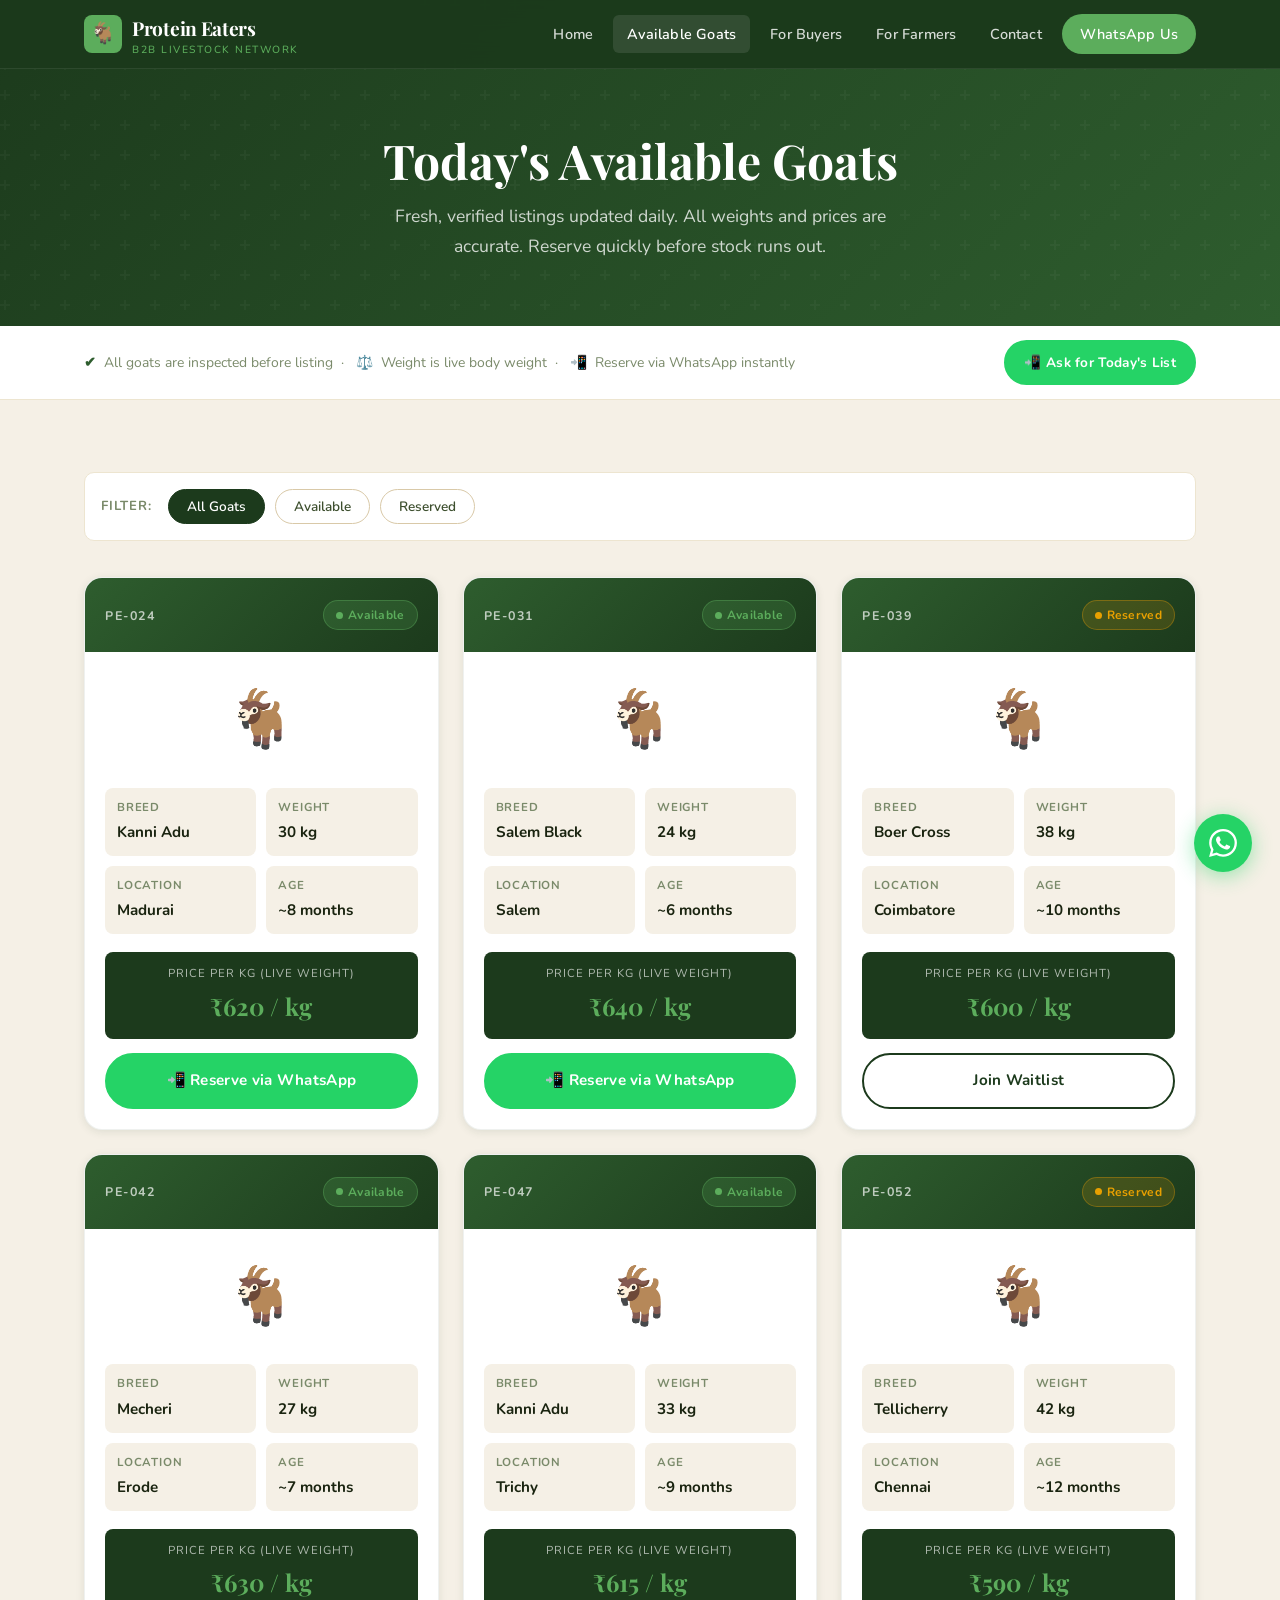
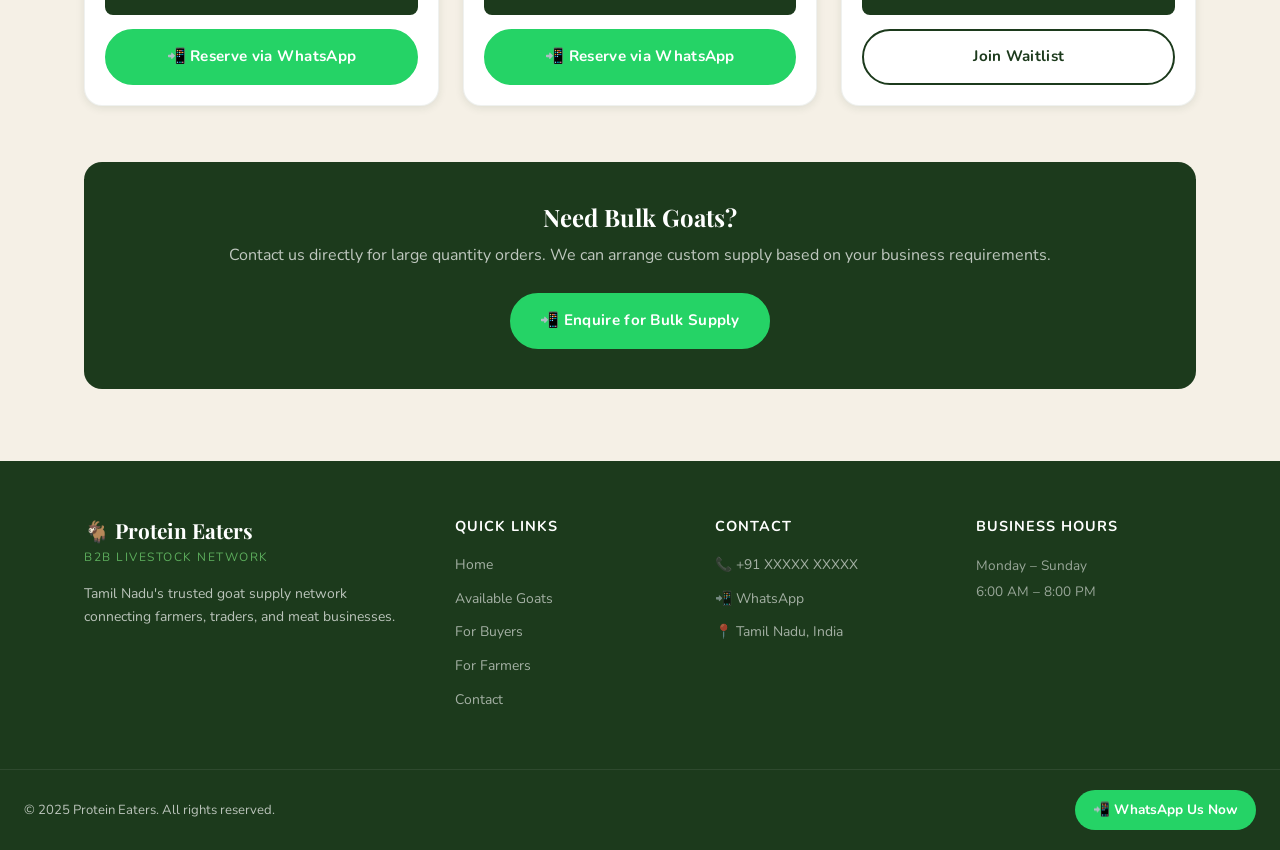
==== available-goats.html @ 1b7ca915 "Add files via upload" ====
<!DOCTYPE html>
<html lang="en">
<head>
  <meta charset="UTF-8" />
  <meta name="viewport" content="width=device-width, initial-scale=1.0" />
  <meta name="description" content="Browse today's available goats from Protein Eaters. Verified livestock with transparent weight, breed, location, and pricing. Reserve via WhatsApp." />
  <title>Available Goats Today | Protein Eaters</title>
  <link rel="stylesheet" href="styles.css" />
</head>
<body>

<!-- NAVBAR -->
<nav class="navbar">
  <div class="nav-inner">
    <a href="index.html" class="nav-logo">
      <div class="nav-logo-icon">🐐</div>
      <div class="nav-logo-text">
        Protein Eaters
        <span>B2B Livestock Network</span>
      </div>
    </a>
    <div class="nav-links">
      <a href="index.html">Home</a>
      <a href="available-goats.html" class="active">Available Goats</a>
      <a href="buyers.html">For Buyers</a>
      <a href="farmers.html">For Farmers</a>
      <a href="contact.html">Contact</a>
      <a href="https://wa.me/91XXXXXXXXXX" class="nav-cta" target="_blank" rel="noopener">WhatsApp Us</a>
    </div>
    <button class="hamburger" aria-label="Open menu"><span></span><span></span><span></span></button>
  </div>
</nav>
<div class="mobile-nav">
  <a href="index.html">Home</a>
  <a href="available-goats.html">Available Goats</a>
  <a href="buyers.html">For Buyers</a>
  <a href="farmers.html">For Farmers</a>
  <a href="contact.html">Contact</a>
  <a href="https://wa.me/91XXXXXXXXXX" target="_blank" rel="noopener">📲 WhatsApp Us</a>
</div>

<!-- PAGE HERO -->
<section class="page-hero">
  <h1>Today's Available Goats</h1>
  <p>Fresh, verified listings updated daily. All weights and prices are accurate. Reserve quickly before stock runs out.</p>
</section>

<!-- INFO BAR -->
<div style="background:var(--white); border-bottom:1px solid var(--beige); padding:14px 24px;">
  <div class="container" style="display:flex; align-items:center; justify-content:space-between; flex-wrap:wrap; gap:10px;">
    <div style="display:flex; align-items:center; gap:8px; font-size:0.87rem; color:var(--text-light);">
      <span style="color:var(--green-mid); font-weight:700;">✔</span> All goats are inspected before listing &nbsp;·&nbsp;
      <span style="color:var(--green-mid); font-weight:700;">⚖️</span> Weight is live body weight &nbsp;·&nbsp;
      <span style="color:var(--green-mid); font-weight:700;">📲</span> Reserve via WhatsApp instantly
    </div>
    <a href="https://wa.me/91XXXXXXXXXX?text=I%20want%20to%20check%20today's%20goat%20availability." class="btn btn-whatsapp" style="font-size:0.85rem; padding:9px 18px;" target="_blank" rel="noopener">📲 Ask for Today's List</a>
  </div>
</div>

<!-- GOATS SECTION -->
<section class="goats-section">
  <div class="container">

    <!-- Filter Bar -->
    <div class="filter-bar">
      <span class="filter-label">Filter:</span>
      <button class="filter-btn active" data-filter="all">All Goats</button>
      <button class="filter-btn" data-filter="available">Available</button>
      <button class="filter-btn" data-filter="reserved">Reserved</button>
    </div>

    <!-- Goats Grid -->
    <div class="goats-grid">

      <!-- Card 1 -->
      <div class="goat-card fade-up" data-status="available">
        <div class="goat-card-header">
          <span class="goat-id">PE-024</span>
          <span class="goat-status status-available"><span class="status-dot dot-green"></span>Available</span>
        </div>
        <div class="goat-emoji">🐐</div>
        <div class="goat-card-body">
          <div class="goat-detail-grid">
            <div class="goat-detail"><div class="goat-detail-label">Breed</div><div class="goat-detail-val">Kanni Adu</div></div>
            <div class="goat-detail"><div class="goat-detail-label">Weight</div><div class="goat-detail-val">30 kg</div></div>
            <div class="goat-detail"><div class="goat-detail-label">Location</div><div class="goat-detail-val">Madurai</div></div>
            <div class="goat-detail"><div class="goat-detail-label">Age</div><div class="goat-detail-val">~8 months</div></div>
          </div>
          <div class="goat-price">
            <div class="goat-price-label">Price per kg (live weight)</div>
            <div class="goat-price-val">₹620 / kg</div>
          </div>
          <a href="https://wa.me/91XXXXXXXXXX?text=I'm%20interested%20in%20Goat%20PE-024%20(30kg%20Kanni%20Adu%2C%20Madurai%2C%20%E2%82%B9620%2Fkg)." class="btn btn-whatsapp" style="width:100%;justify-content:center;" target="_blank" rel="noopener">📲 Reserve via WhatsApp</a>
        </div>
      </div>

      <!-- Card 2 -->
      <div class="goat-card fade-up" data-status="available">
        <div class="goat-card-header">
          <span class="goat-id">PE-031</span>
          <span class="goat-status status-available"><span class="status-dot dot-green"></span>Available</span>
        </div>
        <div class="goat-emoji">🐐</div>
        <div class="goat-card-body">
          <div class="goat-detail-grid">
            <div class="goat-detail"><div class="goat-detail-label">Breed</div><div class="goat-detail-val">Salem Black</div></div>
            <div class="goat-detail"><div class="goat-detail-label">Weight</div><div class="goat-detail-val">24 kg</div></div>
            <div class="goat-detail"><div class="goat-detail-label">Location</div><div class="goat-detail-val">Salem</div></div>
            <div class="goat-detail"><div class="goat-detail-label">Age</div><div class="goat-detail-val">~6 months</div></div>
          </div>
          <div class="goat-price">
            <div class="goat-price-label">Price per kg (live weight)</div>
            <div class="goat-price-val">₹640 / kg</div>
          </div>
          <a href="https://wa.me/91XXXXXXXXXX?text=I'm%20interested%20in%20Goat%20PE-031%20(24kg%20Salem%20Black%2C%20Salem%2C%20%E2%82%B9640%2Fkg)." class="btn btn-whatsapp" style="width:100%;justify-content:center;" target="_blank" rel="noopener">📲 Reserve via WhatsApp</a>
        </div>
      </div>

      <!-- Card 3 -->
      <div class="goat-card fade-up" data-status="reserved">
        <div class="goat-card-header">
          <span class="goat-id">PE-039</span>
          <span class="goat-status status-reserved"><span class="status-dot dot-orange"></span>Reserved</span>
        </div>
        <div class="goat-emoji">🐐</div>
        <div class="goat-card-body">
          <div class="goat-detail-grid">
            <div class="goat-detail"><div class="goat-detail-label">Breed</div><div class="goat-detail-val">Boer Cross</div></div>
            <div class="goat-detail"><div class="goat-detail-label">Weight</div><div class="goat-detail-val">38 kg</div></div>
            <div class="goat-detail"><div class="goat-detail-label">Location</div><div class="goat-detail-val">Coimbatore</div></div>
            <div class="goat-detail"><div class="goat-detail-label">Age</div><div class="goat-detail-val">~10 months</div></div>
          </div>
          <div class="goat-price">
            <div class="goat-price-label">Price per kg (live weight)</div>
            <div class="goat-price-val">₹600 / kg</div>
          </div>
          <a href="https://wa.me/91XXXXXXXXXX?text=I'd%20like%20to%20be%20waitlisted%20for%20Goat%20PE-039." class="btn btn-secondary" style="width:100%;justify-content:center;" target="_blank" rel="noopener">Join Waitlist</a>
        </div>
      </div>

      <!-- Card 4 -->
      <div class="goat-card fade-up" data-status="available">
        <div class="goat-card-header">
          <span class="goat-id">PE-042</span>
          <span class="goat-status status-available"><span class="status-dot dot-green"></span>Available</span>
        </div>
        <div class="goat-emoji">🐐</div>
        <div class="goat-card-body">
          <div class="goat-detail-grid">
            <div class="goat-detail"><div class="goat-detail-label">Breed</div><div class="goat-detail-val">Mecheri</div></div>
            <div class="goat-detail"><div class="goat-detail-label">Weight</div><div class="goat-detail-val">27 kg</div></div>
            <div class="goat-detail"><div class="goat-detail-label">Location</div><div class="goat-detail-val">Erode</div></div>
            <div class="goat-detail"><div class="goat-detail-label">Age</div><div class="goat-detail-val">~7 months</div></div>
          </div>
          <div class="goat-price">
            <div class="goat-price-label">Price per kg (live weight)</div>
            <div class="goat-price-val">₹630 / kg</div>
          </div>
          <a href="https://wa.me/91XXXXXXXXXX?text=I'm%20interested%20in%20Goat%20PE-042%20(27kg%20Mecheri%2C%20Erode%2C%20%E2%82%B9630%2Fkg)." class="btn btn-whatsapp" style="width:100%;justify-content:center;" target="_blank" rel="noopener">📲 Reserve via WhatsApp</a>
        </div>
      </div>

      <!-- Card 5 -->
      <div class="goat-card fade-up" data-status="available">
        <div class="goat-card-header">
          <span class="goat-id">PE-047</span>
          <span class="goat-status status-available"><span class="status-dot dot-green"></span>Available</span>
        </div>
        <div class="goat-emoji">🐐</div>
        <div class="goat-card-body">
          <div class="goat-detail-grid">
            <div class="goat-detail"><div class="goat-detail-label">Breed</div><div class="goat-detail-val">Kanni Adu</div></div>
            <div class="goat-detail"><div class="goat-detail-label">Weight</div><div class="goat-detail-val">33 kg</div></div>
            <div class="goat-detail"><div class="goat-detail-label">Location</div><div class="goat-detail-val">Trichy</div></div>
            <div class="goat-detail"><div class="goat-detail-label">Age</div><div class="goat-detail-val">~9 months</div></div>
          </div>
          <div class="goat-price">
            <div class="goat-price-label">Price per kg (live weight)</div>
            <div class="goat-price-val">₹615 / kg</div>
          </div>
          <a href="https://wa.me/91XXXXXXXXXX?text=I'm%20interested%20in%20Goat%20PE-047%20(33kg%20Kanni%20Adu%2C%20Trichy%2C%20%E2%82%B9615%2Fkg)." class="btn btn-whatsapp" style="width:100%;justify-content:center;" target="_blank" rel="noopener">📲 Reserve via WhatsApp</a>
        </div>
      </div>

      <!-- Card 6 -->
      <div class="goat-card fade-up" data-status="reserved">
        <div class="goat-card-header">
          <span class="goat-id">PE-052</span>
          <span class="goat-status status-reserved"><span class="status-dot dot-orange"></span>Reserved</span>
        </div>
        <div class="goat-emoji">🐐</div>
        <div class="goat-card-body">
          <div class="goat-detail-grid">
            <div class="goat-detail"><div class="goat-detail-label">Breed</div><div class="goat-detail-val">Tellicherry</div></div>
            <div class="goat-detail"><div class="goat-detail-label">Weight</div><div class="goat-detail-val">42 kg</div></div>
            <div class="goat-detail"><div class="goat-detail-label">Location</div><div class="goat-detail-val">Chennai</div></div>
            <div class="goat-detail"><div class="goat-detail-label">Age</div><div class="goat-detail-val">~12 months</div></div>
          </div>
          <div class="goat-price">
            <div class="goat-price-label">Price per kg (live weight)</div>
            <div class="goat-price-val">₹590 / kg</div>
          </div>
          <a href="https://wa.me/91XXXXXXXXXX?text=I'd%20like%20to%20be%20waitlisted%20for%20Goat%20PE-052." class="btn btn-secondary" style="width:100%;justify-content:center;" target="_blank" rel="noopener">Join Waitlist</a>
        </div>
      </div>

    </div><!-- /goats-grid -->

    <!-- Bulk Enquiry CTA -->
    <div class="fade-up" style="margin-top:56px; background:var(--green-dark); border-radius:var(--radius-lg); padding:40px; text-align:center; color:var(--white);">
      <h2 style="color:var(--white); margin-bottom:10px;">Need Bulk Goats?</h2>
      <p style="color:rgba(255,255,255,0.72); margin-bottom:24px;">Contact us directly for large quantity orders. We can arrange custom supply based on your business requirements.</p>
      <a href="https://wa.me/91XXXXXXXXXX?text=I%20need%20bulk%20goat%20supply.%20Please%20share%20available%20quantities%20and%20pricing." class="btn btn-whatsapp" target="_blank" rel="noopener">📲 Enquire for Bulk Supply</a>
    </div>

  </div>
</section>

<!-- FOOTER -->
<footer class="footer">
  <div class="container">
    <div class="footer-grid">
      <div class="footer-brand">
        <h3>🐐 Protein Eaters</h3>
        <span>B2B Livestock Network</span>
        <p>Tamil Nadu's trusted goat supply network connecting farmers, traders, and meat businesses.</p>
      </div>
      <div class="footer-col">
        <h4>Quick Links</h4>
        <a href="index.html">Home</a>
        <a href="available-goats.html">Available Goats</a>
        <a href="buyers.html">For Buyers</a>
        <a href="farmers.html">For Farmers</a>
        <a href="contact.html">Contact</a>
      </div>
      <div class="footer-col">
        <h4>Contact</h4>
        <a href="tel:+91XXXXXXXXXX">📞 +91 XXXXX XXXXX</a>
        <a href="https://wa.me/91XXXXXXXXXX" target="_blank" rel="noopener">📲 WhatsApp</a>
        <a href="contact.html">📍 Tamil Nadu, India</a>
      </div>
      <div class="footer-col">
        <h4>Business Hours</h4>
        <p style="color:rgba(255,255,255,0.55); font-size:0.85rem; line-height:1.9;">Monday – Sunday<br>6:00 AM – 8:00 PM</p>
      </div>
    </div>
  </div>
  <div class="footer-bottom">
    <p>© 2025 Protein Eaters. All rights reserved.</p>
    <a href="https://wa.me/91XXXXXXXXXX" class="footer-wa-btn" target="_blank" rel="noopener">📲 WhatsApp Us Now</a>
  </div>
</footer>

<a href="https://wa.me/91XXXXXXXXXX?text=Hello%2C%20I'm%20interested%20in%20goat%20supply." class="wa-float" target="_blank" rel="noopener" aria-label="Chat on WhatsApp">
  <svg viewBox="0 0 24 24"><path d="M17.472 14.382c-.297-.149-1.758-.867-2.03-.967-.273-.099-.471-.148-.67.15-.197.297-.767.966-.94 1.164-.173.199-.347.223-.644.075-.297-.15-1.255-.463-2.39-1.475-.883-.788-1.48-1.761-1.653-2.059-.173-.297-.018-.458.13-.606.134-.133.298-.347.446-.52.149-.174.198-.298.298-.497.099-.198.05-.371-.025-.52-.075-.149-.669-1.612-.916-2.207-.242-.579-.487-.5-.669-.51-.173-.008-.371-.01-.57-.01-.198 0-.52.074-.792.372-.272.297-1.04 1.016-1.04 2.479 0 1.462 1.065 2.875 1.213 3.074.149.198 2.096 3.2 5.077 4.487.709.306 1.262.489 1.694.625.712.227 1.36.195 1.871.118.571-.085 1.758-.719 2.006-1.413.248-.694.248-1.289.173-1.413-.074-.124-.272-.198-.57-.347m-5.421 7.403h-.004a9.87 9.87 0 01-5.031-1.378l-.361-.214-3.741.982.998-3.648-.235-.374a9.86 9.86 0 01-1.51-5.26c.001-5.45 4.436-9.884 9.888-9.884 2.64 0 5.122 1.03 6.988 2.898a9.825 9.825 0 012.893 6.994c-.003 5.45-4.437 9.884-9.885 9.884m8.413-18.297A11.815 11.815 0 0012.05 0C5.495 0 .16 5.335.157 11.892c0 2.096.547 4.142 1.588 5.945L.057 24l6.305-1.654a11.882 11.882 0 005.683 1.448h.005c6.554 0 11.89-5.335 11.893-11.893a11.821 11.821 0 00-3.48-8.413z"/></svg>
</a>

<script src="script.js"></script>
</body>
</html>
---- styles.css ----
/* ================================================
   PROTEIN EATERS — Global Stylesheet
   Agricultural B2B Livestock Trading Platform
   ================================================ */

@import url('https://fonts.googleapis.com/css2?family=Playfair+Display:wght@400;600;700;900&family=Nunito:wght@300;400;500;600;700&display=swap');

/* ── CSS Variables ── */
:root {
  --green-dark:    #1C3A1C;
  --green-mid:     #2E5D2E;
  --green-light:   #4A8B4A;
  --green-accent:  #5CAD5C;
  --brown-dark:    #5C3317;
  --brown-mid:     #8B5E3C;
  --brown-light:   #C49A6C;
  --cream:         #F5F0E6;
  --beige:         #EDE5D0;
  --beige-mid:     #D9C9A8;
  --white:         #FFFFFF;
  --text-dark:     #1A2410;
  --text-mid:      #3D4F2E;
  --text-light:    #7A8A6A;
  --whatsapp:      #25D366;
  --shadow-sm:     0 2px 8px rgba(28,58,28,0.10);
  --shadow-md:     0 6px 24px rgba(28,58,28,0.14);
  --shadow-lg:     0 12px 40px rgba(28,58,28,0.18);
  --radius:        10px;
  --radius-lg:     18px;
  --transition:    0.28s cubic-bezier(0.4,0,0.2,1);
}

/* ── Reset & Base ── */
*, *::before, *::after { box-sizing: border-box; margin: 0; padding: 0; }

html { scroll-behavior: smooth; font-size: 16px; }

body {
  font-family: 'Nunito', sans-serif;
  background: var(--cream);
  color: var(--text-dark);
  line-height: 1.7;
  overflow-x: hidden;
}

img { max-width: 100%; display: block; }
a  { color: inherit; text-decoration: none; }
ul { list-style: none; }

h1, h2, h3, h4 {
  font-family: 'Playfair Display', serif;
  line-height: 1.25;
  color: var(--green-dark);
}

/* ── Utility ── */
.container {
  max-width: 1160px;
  margin: 0 auto;
  padding: 0 24px;
}

.btn {
  display: inline-flex;
  align-items: center;
  gap: 8px;
  padding: 13px 28px;
  border-radius: 50px;
  font-family: 'Nunito', sans-serif;
  font-weight: 700;
  font-size: 0.95rem;
  letter-spacing: 0.3px;
  cursor: pointer;
  border: 2px solid transparent;
  transition: all var(--transition);
  text-decoration: none;
}

.btn-primary {
  background: var(--green-dark);
  color: var(--white);
  border-color: var(--green-dark);
}
.btn-primary:hover {
  background: var(--green-mid);
  border-color: var(--green-mid);
  transform: translateY(-2px);
  box-shadow: var(--shadow-md);
}

.btn-secondary {
  background: transparent;
  color: var(--green-dark);
  border-color: var(--green-dark);
}
.btn-secondary:hover {
  background: var(--green-dark);
  color: var(--white);
  transform: translateY(-2px);
}

.btn-whatsapp {
  background: var(--whatsapp);
  color: var(--white);
  border-color: var(--whatsapp);
}
.btn-whatsapp:hover {
  background: #1ebe5d;
  border-color: #1ebe5d;
  transform: translateY(-2px);
  box-shadow: 0 6px 20px rgba(37,211,102,0.35);
}

.btn-outline-white {
  background: transparent;
  color: var(--white);
  border-color: rgba(255,255,255,0.7);
}
.btn-outline-white:hover {
  background: rgba(255,255,255,0.15);
  border-color: var(--white);
}

.section-tag {
  display: inline-block;
  background: var(--beige);
  color: var(--brown-mid);
  font-size: 0.78rem;
  font-weight: 700;
  letter-spacing: 2px;
  text-transform: uppercase;
  padding: 5px 14px;
  border-radius: 50px;
  margin-bottom: 12px;
  border: 1px solid var(--beige-mid);
}

.section-title {
  font-size: clamp(1.8rem, 3.5vw, 2.6rem);
  margin-bottom: 14px;
}

.section-sub {
  color: var(--text-light);
  font-size: 1.05rem;
  max-width: 560px;
}

/* ── NAVBAR ── */
.navbar {
  position: fixed;
  top: 0; left: 0; right: 0;
  z-index: 1000;
  background: rgba(28,58,28,0.96);
  backdrop-filter: blur(12px);
  -webkit-backdrop-filter: blur(12px);
  border-bottom: 1px solid rgba(255,255,255,0.08);
  transition: all var(--transition);
}

.navbar.scrolled {
  background: rgba(20,42,20,0.98);
  box-shadow: var(--shadow-md);
}

.nav-inner {
  display: flex;
  align-items: center;
  justify-content: space-between;
  height: 68px;
  max-width: 1160px;
  margin: 0 auto;
  padding: 0 24px;
}

.nav-logo {
  display: flex;
  align-items: center;
  gap: 10px;
  color: var(--white);
}

.nav-logo-icon {
  width: 38px; height: 38px;
  background: var(--green-accent);
  border-radius: 8px;
  display: grid;
  place-items: center;
  font-size: 1.3rem;
}

.nav-logo-text {
  font-family: 'Playfair Display', serif;
  font-size: 1.2rem;
  font-weight: 700;
  letter-spacing: -0.3px;
}

.nav-logo-text span {
  display: block;
  font-family: 'Nunito', sans-serif;
  font-size: 0.65rem;
  font-weight: 500;
  letter-spacing: 1.5px;
  text-transform: uppercase;
  color: var(--green-accent);
  line-height: 1;
}

.nav-links {
  display: flex;
  align-items: center;
  gap: 6px;
}

.nav-links a {
  color: rgba(255,255,255,0.82);
  font-size: 0.9rem;
  font-weight: 600;
  padding: 7px 14px;
  border-radius: 6px;
  transition: all var(--transition);
  letter-spacing: 0.2px;
}

.nav-links a:hover,
.nav-links a.active {
  color: var(--white);
  background: rgba(255,255,255,0.1);
}

.nav-cta {
  background: var(--green-accent) !important;
  color: var(--white) !important;
  border-radius: 50px !important;
  padding: 8px 18px !important;
}
.nav-cta:hover {
  background: #4A9E4A !important;
  transform: translateY(-1px);
}

.hamburger {
  display: none;
  flex-direction: column;
  gap: 5px;
  cursor: pointer;
  padding: 4px;
}
.hamburger span {
  display: block;
  width: 24px; height: 2px;
  background: var(--white);
  border-radius: 2px;
  transition: all var(--transition);
}
.hamburger.open span:nth-child(1) { transform: translateY(7px) rotate(45deg); }
.hamburger.open span:nth-child(2) { opacity: 0; transform: scaleX(0); }
.hamburger.open span:nth-child(3) { transform: translateY(-7px) rotate(-45deg); }

/* ── MOBILE NAV ── */
.mobile-nav {
  display: none;
  position: fixed;
  top: 68px; left: 0; right: 0;
  background: var(--green-dark);
  z-index: 999;
  padding: 16px 24px 24px;
  border-bottom: 1px solid rgba(255,255,255,0.08);
  transform: translateY(-10px);
  opacity: 0;
  pointer-events: none;
  transition: all var(--transition);
}
.mobile-nav.open {
  transform: translateY(0);
  opacity: 1;
  pointer-events: all;
  display: block;
}
.mobile-nav a {
  display: block;
  color: rgba(255,255,255,0.85);
  font-size: 1rem;
  font-weight: 600;
  padding: 11px 0;
  border-bottom: 1px solid rgba(255,255,255,0.07);
  transition: color var(--transition);
}
.mobile-nav a:last-child { border-bottom: none; }
.mobile-nav a:hover { color: var(--green-accent); }

/* ── PAGE HERO (inner pages) ── */
.page-hero {
  background: linear-gradient(135deg, var(--green-dark) 0%, var(--green-mid) 100%);
  padding: 130px 24px 64px;
  text-align: center;
  position: relative;
  overflow: hidden;
}
.page-hero::before {
  content: '';
  position: absolute;
  inset: 0;
  background: url("data:image/svg+xml,%3Csvg width='60' height='60' viewBox='0 0 60 60' xmlns='http://www.w3.org/2000/svg'%3E%3Cg fill='none' fill-rule='evenodd'%3E%3Cg fill='%23ffffff' fill-opacity='0.03'%3E%3Cpath d='M36 34v-4h-2v4h-4v2h4v4h2v-4h4v-2h-4zm0-30V0h-2v4h-4v2h4v4h2V6h4V4h-4zM6 34v-4H4v4H0v2h4v4h2v-4h4v-2H6zM6 4V0H4v4H0v2h4v4h2V6h4V4H6z'/%3E%3C/g%3E%3C/g%3E%3C/svg%3E");
}
.page-hero h1 {
  color: var(--white);
  font-size: clamp(2rem, 4vw, 3rem);
  margin-bottom: 12px;
  position: relative;
}
.page-hero p {
  color: rgba(255,255,255,0.78);
  font-size: 1.1rem;
  position: relative;
  max-width: 520px;
  margin: 0 auto;
}

/* ── CARDS ── */
.card {
  background: var(--white);
  border-radius: var(--radius-lg);
  box-shadow: var(--shadow-sm);
  border: 1px solid rgba(28,58,28,0.07);
  transition: all var(--transition);
  overflow: hidden;
}
.card:hover {
  transform: translateY(-5px);
  box-shadow: var(--shadow-lg);
  border-color: rgba(28,58,28,0.12);
}

/* ── WHATSAPP FLOAT ── */
.wa-float {
  position: fixed;
  bottom: 28px;
  right: 28px;
  z-index: 900;
  width: 58px; height: 58px;
  background: var(--whatsapp);
  border-radius: 50%;
  display: grid;
  place-items: center;
  box-shadow: 0 4px 20px rgba(37,211,102,0.45);
  transition: all var(--transition);
  text-decoration: none;
}
.wa-float:hover {
  transform: scale(1.1);
  box-shadow: 0 8px 30px rgba(37,211,102,0.55);
}
.wa-float svg { width: 28px; height: 28px; fill: white; }

/* ================================================
   HOME PAGE
   ================================================ */

/* Hero */
.hero {
  min-height: 100vh;
  background: linear-gradient(150deg, var(--green-dark) 0%, #243824 55%, #3A5C2A 100%);
  display: flex;
  align-items: center;
  position: relative;
  overflow: hidden;
  padding-top: 68px;
}

.hero::before {
  content: '';
  position: absolute;
  inset: 0;
  background:
    radial-gradient(ellipse 80% 60% at 70% 50%, rgba(92,173,92,0.12) 0%, transparent 70%),
    url("data:image/svg+xml,%3Csvg width='80' height='80' viewBox='0 0 80 80' xmlns='http://www.w3.org/2000/svg'%3E%3Cg fill='none'%3E%3Ccircle cx='40' cy='40' r='1' fill='%23ffffff' fill-opacity='0.04'/%3E%3C/g%3E%3C/svg%3E");
}

.hero-content {
  position: relative;
  z-index: 2;
  padding: 60px 0;
  max-width: 700px;
}

.hero-tag {
  display: inline-flex;
  align-items: center;
  gap: 8px;
  background: rgba(255,255,255,0.08);
  border: 1px solid rgba(255,255,255,0.15);
  color: var(--green-accent);
  font-size: 0.78rem;
  font-weight: 700;
  letter-spacing: 2px;
  text-transform: uppercase;
  padding: 6px 16px;
  border-radius: 50px;
  margin-bottom: 24px;
}

.hero h1 {
  font-size: clamp(2.6rem, 6vw, 4.2rem);
  color: var(--white);
  font-weight: 900;
  margin-bottom: 20px;
  line-height: 1.12;
}

.hero h1 .highlight {
  color: var(--green-accent);
  display: block;
}

.hero-sub {
  color: rgba(255,255,255,0.8);
  font-size: 1.15rem;
  margin-bottom: 14px;
  max-width: 580px;
}

.hero-desc {
  color: rgba(255,255,255,0.6);
  font-size: 0.98rem;
  margin-bottom: 28px;
  max-width: 520px;
}

.hero-bullets {
  display: flex;
  flex-direction: column;
  gap: 8px;
  margin-bottom: 36px;
}

.hero-bullets li {
  display: flex;
  align-items: center;
  gap: 10px;
  color: rgba(255,255,255,0.85);
  font-size: 0.97rem;
  font-weight: 500;
}

.hero-bullets li::before {
  content: '✔';
  color: var(--green-accent);
  font-size: 0.85rem;
  width: 22px; height: 22px;
  background: rgba(92,173,92,0.15);
  border-radius: 50%;
  display: grid;
  place-items: center;
  flex-shrink: 0;
}

.hero-btns {
  display: flex;
  gap: 14px;
  flex-wrap: wrap;
}

.hero-visual {
  position: absolute;
  right: 0; top: 0; bottom: 0;
  width: 42%;
  display: flex;
  align-items: center;
  justify-content: center;
}

.hero-badge-group {
  display: grid;
  gap: 16px;
  position: relative;
}

.hero-badge {
  background: rgba(255,255,255,0.07);
  border: 1px solid rgba(255,255,255,0.12);
  backdrop-filter: blur(10px);
  border-radius: var(--radius-lg);
  padding: 20px 24px;
  color: var(--white);
  min-width: 200px;
}

.hero-badge-num {
  font-family: 'Playfair Display', serif;
  font-size: 2rem;
  font-weight: 700;
  color: var(--green-accent);
  line-height: 1;
  margin-bottom: 4px;
}

.hero-badge-label {
  font-size: 0.82rem;
  color: rgba(255,255,255,0.65);
  font-weight: 500;
}

/* Stats bar */
.stats-bar {
  background: var(--white);
  padding: 32px 24px;
  box-shadow: 0 4px 20px rgba(0,0,0,0.06);
}

.stats-grid {
  display: grid;
  grid-template-columns: repeat(4, 1fr);
  gap: 24px;
  max-width: 1160px;
  margin: 0 auto;
  text-align: center;
}

.stat-item {
  padding: 12px;
  border-right: 1px solid var(--beige);
}
.stat-item:last-child { border-right: none; }

.stat-num {
  font-family: 'Playfair Display', serif;
  font-size: 2rem;
  font-weight: 700;
  color: var(--green-dark);
  line-height: 1;
  margin-bottom: 4px;
}

.stat-label {
  font-size: 0.82rem;
  color: var(--text-light);
  font-weight: 500;
  text-transform: uppercase;
  letter-spacing: 0.5px;
}

/* About Section */
.about-section {
  padding: 96px 0;
  background: var(--cream);
}

.about-grid {
  display: grid;
  grid-template-columns: 1fr 1fr;
  gap: 64px;
  align-items: center;
}

.about-visual {
  position: relative;
}

.about-img-box {
  background: linear-gradient(135deg, var(--green-mid), var(--green-dark));
  border-radius: var(--radius-lg);
  aspect-ratio: 4/3;
  display: flex;
  align-items: center;
  justify-content: center;
  font-size: 6rem;
  position: relative;
  overflow: hidden;
}

.about-img-box::before {
  content: '';
  position: absolute;
  inset: 0;
  background: url("data:image/svg+xml,%3Csvg width='40' height='40' viewBox='0 0 40 40' xmlns='http://www.w3.org/2000/svg'%3E%3Cg fill='%23fff' fill-opacity='0.04'%3E%3Cpath d='M0 40L40 0H20L0 20M40 40V20L20 40'/%3E%3C/g%3E%3C/svg%3E");
}

.about-float-card {
  position: absolute;
  bottom: -20px;
  right: -20px;
  background: var(--white);
  border-radius: var(--radius);
  padding: 16px 20px;
  box-shadow: var(--shadow-md);
  display: flex;
  align-items: center;
  gap: 12px;
  border: 1px solid var(--beige);
}

.about-float-icon {
  width: 44px; height: 44px;
  background: var(--green-dark);
  border-radius: 8px;
  display: grid;
  place-items: center;
  font-size: 1.3rem;
}

.about-float-text strong {
  display: block;
  font-size: 0.95rem;
  color: var(--text-dark);
}

.about-float-text span {
  font-size: 0.78rem;
  color: var(--text-light);
}

.about-text h2 { margin-bottom: 16px; }
.about-text p { color: var(--text-mid); margin-bottom: 16px; }

/* Why Choose */
.why-section {
  padding: 96px 0;
  background: var(--beige);
}

.section-header {
  text-align: center;
  margin-bottom: 56px;
}

.why-grid {
  display: grid;
  grid-template-columns: repeat(4, 1fr);
  gap: 24px;
}

.why-card {
  background: var(--white);
  border-radius: var(--radius-lg);
  padding: 32px 24px;
  border: 1px solid rgba(28,58,28,0.06);
  box-shadow: var(--shadow-sm);
  transition: all var(--transition);
  text-align: center;
}

.why-card:hover {
  transform: translateY(-6px);
  box-shadow: var(--shadow-lg);
  border-color: var(--green-light);
}

.why-icon {
  width: 60px; height: 60px;
  background: linear-gradient(135deg, var(--green-mid), var(--green-dark));
  border-radius: 14px;
  display: grid;
  place-items: center;
  font-size: 1.6rem;
  margin: 0 auto 18px;
  box-shadow: 0 4px 14px rgba(46,93,46,0.3);
}

.why-card h3 {
  font-size: 1.05rem;
  margin-bottom: 10px;
  color: var(--green-dark);
}

.why-card p {
  font-size: 0.88rem;
  color: var(--text-light);
  line-height: 1.65;
}

/* Process */
.process-section {
  padding: 96px 0;
  background: var(--cream);
}

.process-timeline {
  display: flex;
  gap: 0;
  position: relative;
  margin-top: 56px;
}

.process-timeline::before {
  content: '';
  position: absolute;
  top: 40px;
  left: 10%;
  right: 10%;
  height: 3px;
  background: linear-gradient(90deg, var(--green-dark), var(--green-accent), var(--green-dark));
  z-index: 0;
  border-radius: 2px;
}

.process-step {
  flex: 1;
  text-align: center;
  position: relative;
  z-index: 1;
  padding: 0 12px;
}

.process-icon-wrap {
  width: 80px; height: 80px;
  background: var(--white);
  border: 3px solid var(--green-mid);
  border-radius: 50%;
  display: flex;
  align-items: center;
  justify-content: center;
  margin: 0 auto 18px;
  font-size: 1.6rem;
  box-shadow: var(--shadow-sm);
  transition: all var(--transition);
  position: relative;
}

.process-step:hover .process-icon-wrap {
  background: var(--green-dark);
  border-color: var(--green-dark);
  transform: scale(1.1);
  box-shadow: var(--shadow-md);
}

.process-num {
  position: absolute;
  top: -8px; right: -8px;
  width: 24px; height: 24px;
  background: var(--brown-mid);
  color: var(--white);
  border-radius: 50%;
  font-size: 0.7rem;
  font-weight: 700;
  display: grid;
  place-items: center;
}

.process-step h3 {
  font-size: 0.9rem;
  color: var(--green-dark);
  margin-bottom: 6px;
}

.process-step p {
  font-size: 0.8rem;
  color: var(--text-light);
}

/* CTA Banner */
.cta-section {
  background: linear-gradient(135deg, var(--green-dark) 0%, var(--brown-dark) 100%);
  padding: 80px 24px;
  text-align: center;
  position: relative;
  overflow: hidden;
}

.cta-section::before {
  content: '';
  position: absolute;
  inset: 0;
  background: url("data:image/svg+xml,%3Csvg width='100' height='100' viewBox='0 0 100 100' xmlns='http://www.w3.org/2000/svg'%3E%3Cpath d='M11 18c3.866 0 7-3.134 7-7s-3.134-7-7-7-7 3.134-7 7 3.134 7 7 7zm48 25c3.866 0 7-3.134 7-7s-3.134-7-7-7-7 3.134-7 7 3.134 7 7 7zm-43-7c1.657 0 3-1.343 3-3s-1.343-3-3-3-3 1.343-3 3 1.343 3 3 3zm63 31c1.657 0 3-1.343 3-3s-1.343-3-3-3-3 1.343-3 3 1.343 3 3 3zM34 90c1.657 0 3-1.343 3-3s-1.343-3-3-3-3 1.343-3 3 1.343 3 3 3zm56-76c1.657 0 3-1.343 3-3s-1.343-3-3-3-3 1.343-3 3 1.343 3 3 3zM12 86c2.21 0 4-1.79 4-4s-1.79-4-4-4-4 1.79-4 4 1.79 4 4 4zm28-65c2.21 0 4-1.79 4-4s-1.79-4-4-4-4 1.79-4 4 1.79 4 4 4zm23-11c2.76 0 5-2.24 5-5s-2.24-5-5-5-5 2.24-5 5 2.24 5 5 5zm-6 60c2.21 0 4-1.79 4-4s-1.79-4-4-4-4 1.79-4 4 1.79 4 4 4zm29 22c2.76 0 5-2.24 5-5s-2.24-5-5-5-5 2.24-5 5 2.24 5 5 5zM32 63c2.76 0 5-2.24 5-5s-2.24-5-5-5-5 2.24-5 5 2.24 5 5 5zm57-13c2.76 0 5-2.24 5-5s-2.24-5-5-5-5 2.24-5 5 2.24 5 5 5zm-9-21c1.105 0 2-.895 2-2s-.895-2-2-2-2 .895-2 2 .895 2 2 2zM60 91c1.105 0 2-.895 2-2s-.895-2-2-2-2 .895-2 2 .895 2 2 2zM35 41c1.105 0 2-.895 2-2s-.895-2-2-2-2 .895-2 2 .895 2 2 2z' fill='%23ffffff' fill-opacity='0.03' fill-rule='evenodd'/%3E%3C/svg%3E");
}

.cta-section h2 {
  color: var(--white);
  font-size: clamp(1.8rem, 4vw, 2.8rem);
  margin-bottom: 14px;
  position: relative;
}

.cta-section p {
  color: rgba(255,255,255,0.72);
  margin-bottom: 32px;
  font-size: 1.05rem;
  position: relative;
}

.cta-btns {
  display: flex;
  gap: 14px;
  justify-content: center;
  flex-wrap: wrap;
  position: relative;
}

/* ================================================
   AVAILABLE GOATS PAGE
   ================================================ */

.goats-section {
  padding: 72px 0;
  background: var(--cream);
}

.filter-bar {
  display: flex;
  gap: 10px;
  flex-wrap: wrap;
  margin-bottom: 36px;
  padding: 16px;
  background: var(--white);
  border-radius: var(--radius);
  border: 1px solid var(--beige);
  align-items: center;
}

.filter-label {
  font-size: 0.82rem;
  font-weight: 700;
  color: var(--text-light);
  text-transform: uppercase;
  letter-spacing: 1px;
  margin-right: 6px;
}

.filter-btn {
  padding: 7px 18px;
  border-radius: 50px;
  border: 1.5px solid var(--beige-mid);
  background: transparent;
  color: var(--text-mid);
  font-size: 0.85rem;
  font-weight: 600;
  cursor: pointer;
  transition: all var(--transition);
  font-family: 'Nunito', sans-serif;
}

.filter-btn:hover,
.filter-btn.active {
  background: var(--green-dark);
  color: var(--white);
  border-color: var(--green-dark);
}

.goats-grid {
  display: grid;
  grid-template-columns: repeat(3, 1fr);
  gap: 24px;
}

.goat-card {
  background: var(--white);
  border-radius: var(--radius-lg);
  border: 1px solid rgba(28,58,28,0.07);
  box-shadow: var(--shadow-sm);
  overflow: hidden;
  transition: all var(--transition);
}

.goat-card:hover {
  transform: translateY(-6px);
  box-shadow: var(--shadow-lg);
}

.goat-card-header {
  background: linear-gradient(135deg, var(--green-mid), var(--green-dark));
  padding: 22px 20px;
  display: flex;
  align-items: center;
  justify-content: space-between;
}

.goat-id {
  font-size: 0.78rem;
  font-weight: 700;
  letter-spacing: 1.5px;
  color: rgba(255,255,255,0.7);
  text-transform: uppercase;
}

.goat-status {
  display: inline-flex;
  align-items: center;
  gap: 5px;
  padding: 4px 12px;
  border-radius: 50px;
  font-size: 0.75rem;
  font-weight: 700;
  letter-spacing: 0.3px;
}

.status-available {
  background: rgba(92,173,92,0.2);
  color: var(--green-accent);
  border: 1px solid rgba(92,173,92,0.4);
}

.status-reserved {
  background: rgba(255,165,0,0.15);
  color: #E8A000;
  border: 1px solid rgba(255,165,0,0.3);
}

.goat-emoji {
  font-size: 3.5rem;
  text-align: center;
  padding: 20px;
}

.goat-card-body {
  padding: 0 20px 20px;
}

.goat-detail-grid {
  display: grid;
  grid-template-columns: 1fr 1fr;
  gap: 10px;
  margin-bottom: 18px;
}

.goat-detail {
  background: var(--cream);
  border-radius: 8px;
  padding: 10px 12px;
}

.goat-detail-label {
  font-size: 0.72rem;
  text-transform: uppercase;
  letter-spacing: 0.8px;
  color: var(--text-light);
  font-weight: 700;
  margin-bottom: 3px;
}

.goat-detail-val {
  font-size: 0.95rem;
  font-weight: 700;
  color: var(--text-dark);
}

.goat-price {
  background: var(--green-dark);
  color: var(--white);
  border-radius: 8px;
  padding: 12px;
  text-align: center;
  margin-bottom: 14px;
}

.goat-price-label {
  font-size: 0.72rem;
  text-transform: uppercase;
  letter-spacing: 1px;
  color: rgba(255,255,255,0.65);
  margin-bottom: 2px;
}

.goat-price-val {
  font-family: 'Playfair Display', serif;
  font-size: 1.5rem;
  font-weight: 700;
  color: var(--green-accent);
}

/* ================================================
   BUYERS PAGE
   ================================================ */

.buyers-section {
  padding: 80px 0;
  background: var(--cream);
}

.buyers-intro {
  display: grid;
  grid-template-columns: 1fr 1fr;
  gap: 56px;
  align-items: center;
  margin-bottom: 80px;
}

.buyer-types-grid {
  display: grid;
  grid-template-columns: repeat(2, 1fr);
  gap: 16px;
}

.buyer-type-card {
  background: var(--white);
  border: 1px solid var(--beige);
  border-radius: var(--radius);
  padding: 20px;
  display: flex;
  align-items: center;
  gap: 14px;
  transition: all var(--transition);
}

.buyer-type-card:hover {
  border-color: var(--green-light);
  box-shadow: var(--shadow-sm);
  transform: translateX(4px);
}

.buyer-type-icon {
  font-size: 2rem;
  flex-shrink: 0;
}

.buyer-type-card h4 {
  font-size: 0.95rem;
  margin-bottom: 3px;
}

.buyer-type-card p {
  font-size: 0.8rem;
  color: var(--text-light);
}

.benefits-section {
  padding: 72px 0;
  background: var(--beige);
}

.benefits-grid {
  display: grid;
  grid-template-columns: repeat(2, 1fr);
  gap: 24px;
}

.benefit-card {
  background: var(--white);
  border-radius: var(--radius-lg);
  padding: 28px;
  display: flex;
  gap: 18px;
  align-items: flex-start;
  border: 1px solid rgba(28,58,28,0.06);
  box-shadow: var(--shadow-sm);
  transition: all var(--transition);
}

.benefit-card:hover {
  box-shadow: var(--shadow-md);
  transform: translateY(-3px);
}

.benefit-icon {
  width: 48px; height: 48px;
  background: linear-gradient(135deg, var(--green-mid), var(--green-dark));
  border-radius: 10px;
  display: grid;
  place-items: center;
  font-size: 1.3rem;
  flex-shrink: 0;
}

.benefit-card h3 {
  font-size: 1rem;
  margin-bottom: 7px;
}

.benefit-card p {
  font-size: 0.87rem;
  color: var(--text-light);
}

/* ================================================
   FARMERS PAGE
   ================================================ */

.farmers-section {
  padding: 80px 0;
  background: var(--cream);
}

.farmers-intro-grid {
  display: grid;
  grid-template-columns: 1fr 1fr;
  gap: 56px;
  align-items: start;
  margin-bottom: 72px;
}

.farmer-benefits-list {
  display: flex;
  flex-direction: column;
  gap: 16px;
  margin-top: 24px;
}

.farmer-benefit-item {
  display: flex;
  align-items: flex-start;
  gap: 14px;
  padding: 16px;
  background: var(--white);
  border-radius: var(--radius);
  border: 1px solid var(--beige);
  transition: all var(--transition);
}

.farmer-benefit-item:hover {
  border-color: var(--green-light);
  box-shadow: var(--shadow-sm);
}

.farmer-benefit-icon {
  font-size: 1.5rem;
  flex-shrink: 0;
}

.farmer-benefit-item h4 {
  font-size: 0.95rem;
  margin-bottom: 4px;
}

.farmer-benefit-item p {
  font-size: 0.82rem;
  color: var(--text-light);
}

/* Form */
.form-section {
  padding: 72px 0;
  background: var(--beige);
}

.form-wrapper {
  background: var(--white);
  border-radius: var(--radius-lg);
  padding: 48px;
  box-shadow: var(--shadow-md);
  border: 1px solid var(--beige-mid);
  max-width: 680px;
  margin: 0 auto;
}

.form-title {
  font-size: 1.6rem;
  margin-bottom: 8px;
}

.form-sub {
  color: var(--text-light);
  font-size: 0.9rem;
  margin-bottom: 32px;
}

.form-group {
  margin-bottom: 20px;
}

.form-row {
  display: grid;
  grid-template-columns: 1fr 1fr;
  gap: 16px;
}

label {
  display: block;
  font-size: 0.85rem;
  font-weight: 700;
  color: var(--text-mid);
  margin-bottom: 7px;
  letter-spacing: 0.2px;
}

input, select, textarea {
  width: 100%;
  padding: 12px 16px;
  border: 1.5px solid var(--beige-mid);
  border-radius: var(--radius);
  background: var(--cream);
  font-family: 'Nunito', sans-serif;
  font-size: 0.93rem;
  color: var(--text-dark);
  transition: all var(--transition);
  outline: none;
}

input:focus, select:focus, textarea:focus {
  border-color: var(--green-mid);
  background: var(--white);
  box-shadow: 0 0 0 3px rgba(46,93,46,0.1);
}

textarea { resize: vertical; min-height: 100px; }

/* ================================================
   CONTACT PAGE
   ================================================ */

.contact-section {
  padding: 80px 0;
  background: var(--cream);
}

.contact-grid {
  display: grid;
  grid-template-columns: 1fr 1.2fr;
  gap: 48px;
  align-items: start;
}

.contact-info-cards {
  display: flex;
  flex-direction: column;
  gap: 16px;
  margin-bottom: 28px;
}

.contact-info-card {
  background: var(--white);
  border-radius: var(--radius);
  padding: 20px;
  display: flex;
  align-items: flex-start;
  gap: 14px;
  border: 1px solid var(--beige);
  transition: all var(--transition);
}

.contact-info-card:hover {
  border-color: var(--green-light);
  box-shadow: var(--shadow-sm);
}

.contact-info-icon {
  width: 44px; height: 44px;
  background: var(--green-dark);
  border-radius: 10px;
  display: grid;
  place-items: center;
  font-size: 1.2rem;
  flex-shrink: 0;
}

.contact-info-card strong {
  display: block;
  font-size: 0.85rem;
  color: var(--text-light);
  font-weight: 600;
  text-transform: uppercase;
  letter-spacing: 0.5px;
  margin-bottom: 4px;
}

.contact-info-card a,
.contact-info-card p {
  font-size: 1rem;
  font-weight: 600;
  color: var(--text-dark);
}

.contact-info-card a:hover { color: var(--green-mid); }

.contact-form-box {
  background: var(--white);
  border-radius: var(--radius-lg);
  padding: 36px;
  box-shadow: var(--shadow-md);
  border: 1px solid var(--beige-mid);
}

.map-embed {
  margin-top: 20px;
  border-radius: var(--radius);
  overflow: hidden;
  box-shadow: var(--shadow-sm);
}

.map-embed iframe {
  width: 100%;
  height: 240px;
  border: none;
  display: block;
}

/* ================================================
   FOOTER
   ================================================ */

.footer {
  background: var(--green-dark);
  color: rgba(255,255,255,0.7);
  padding: 56px 0 0;
}

.footer-grid {
  display: grid;
  grid-template-columns: 1.5fr 1fr 1fr 1fr;
  gap: 40px;
  padding-bottom: 48px;
}

.footer-brand h3 {
  color: var(--white);
  font-size: 1.3rem;
  margin-bottom: 4px;
}

.footer-brand span {
  font-size: 0.75rem;
  color: var(--green-accent);
  text-transform: uppercase;
  letter-spacing: 1.5px;
  display: block;
  margin-bottom: 14px;
}

.footer-brand p {
  font-size: 0.87rem;
  line-height: 1.7;
  margin-bottom: 20px;
}

.footer-social {
  display: flex;
  gap: 10px;
}

.footer-social a {
  width: 36px; height: 36px;
  background: rgba(255,255,255,0.08);
  border-radius: 8px;
  display: grid;
  place-items: center;
  transition: all var(--transition);
  font-size: 1rem;
}

.footer-social a:hover {
  background: var(--green-accent);
  transform: translateY(-2px);
}

.footer-col h4 {
  color: var(--white);
  font-size: 0.9rem;
  font-weight: 700;
  text-transform: uppercase;
  letter-spacing: 1px;
  margin-bottom: 18px;
  font-family: 'Nunito', sans-serif;
}

.footer-col a {
  display: block;
  color: rgba(255,255,255,0.6);
  font-size: 0.87rem;
  margin-bottom: 10px;
  transition: all var(--transition);
}

.footer-col a:hover {
  color: var(--green-accent);
  padding-left: 4px;
}

.footer-bottom {
  border-top: 1px solid rgba(255,255,255,0.08);
  padding: 20px 24px;
  display: flex;
  align-items: center;
  justify-content: space-between;
  flex-wrap: wrap;
  gap: 10px;
}

.footer-bottom p { font-size: 0.82rem; }

.footer-wa-btn {
  display: inline-flex;
  align-items: center;
  gap: 8px;
  background: var(--whatsapp);
  color: var(--white);
  padding: 8px 18px;
  border-radius: 50px;
  font-size: 0.85rem;
  font-weight: 700;
  transition: all var(--transition);
}
.footer-wa-btn:hover {
  background: #1ebe5d;
  transform: translateY(-2px);
}

/* ================================================
   RESPONSIVE
   ================================================ */

@media (max-width: 1024px) {
  .why-grid { grid-template-columns: repeat(2, 1fr); }
  .footer-grid { grid-template-columns: 1fr 1fr; }
  .goats-grid { grid-template-columns: repeat(2, 1fr); }
}

@media (max-width: 768px) {
  .nav-links { display: none; }
  .hamburger { display: flex; }

  .hero { min-height: auto; padding: 100px 0 60px; }
  .hero-visual { display: none; }

  .stats-grid { grid-template-columns: repeat(2, 1fr); }
  .stat-item { border-right: none; border-bottom: 1px solid var(--beige); }
  .stat-item:nth-child(odd) { border-right: 1px solid var(--beige); }
  .stat-item:last-child { border-bottom: none; }

  .about-grid { grid-template-columns: 1fr; gap: 40px; }
  .why-grid { grid-template-columns: 1fr; }
  .process-timeline { flex-direction: column; gap: 24px; }
  .process-timeline::before { display: none; }

  .buyers-intro { grid-template-columns: 1fr; }
  .buyer-types-grid { grid-template-columns: 1fr; }
  .benefits-grid { grid-template-columns: 1fr; }
  .farmers-intro-grid { grid-template-columns: 1fr; }

  .contact-grid { grid-template-columns: 1fr; }
  .goats-grid { grid-template-columns: 1fr; }

  .form-row { grid-template-columns: 1fr; }
  .form-wrapper { padding: 28px 20px; }
  .contact-form-box { padding: 24px 18px; }

  .footer-grid { grid-template-columns: 1fr; gap: 28px; }
  .footer-bottom { flex-direction: column; text-align: center; }

  .about-float-card { position: relative; bottom: auto; right: auto; margin-top: 16px; }
}

@media (max-width: 480px) {
  .hero h1 { font-size: 2.2rem; }
  .hero-btns { flex-direction: column; }
  .btn { justify-content: center; }
  .stats-grid { grid-template-columns: 1fr; }
  .stat-item { border-right: none !important; }
  .cta-btns { flex-direction: column; align-items: center; }
}

/* ── Animations ── */
@keyframes fadeInUp {
  from { opacity: 0; transform: translateY(24px); }
  to   { opacity: 1; transform: translateY(0); }
}

.fade-up {
  opacity: 0;
  transform: translateY(24px);
  transition: opacity 0.6s ease, transform 0.6s ease;
}

.fade-up.visible {
  opacity: 1;
  transform: translateY(0);
}

.hero-content > * {
  animation: fadeInUp 0.7s ease both;
}
.hero-content > *:nth-child(1) { animation-delay: 0.1s; }
.hero-content > *:nth-child(2) { animation-delay: 0.2s; }
.hero-content > *:nth-child(3) { animation-delay: 0.3s; }
.hero-content > *:nth-child(4) { animation-delay: 0.4s; }
.hero-content > *:nth-child(5) { animation-delay: 0.5s; }
.hero-content > *:nth-child(6) { animation-delay: 0.6s; }

/* Availability dot */
.status-dot {
  width: 7px; height: 7px;
  border-radius: 50%;
  display: inline-block;
  animation: pulse 2s infinite;
}
.dot-green { background: var(--green-accent); }
.dot-orange { background: #E8A000; }

@keyframes pulse {
  0%,100% { transform: scale(1); opacity: 1; }
  50%      { transform: scale(1.4); opacity: 0.7; }
}
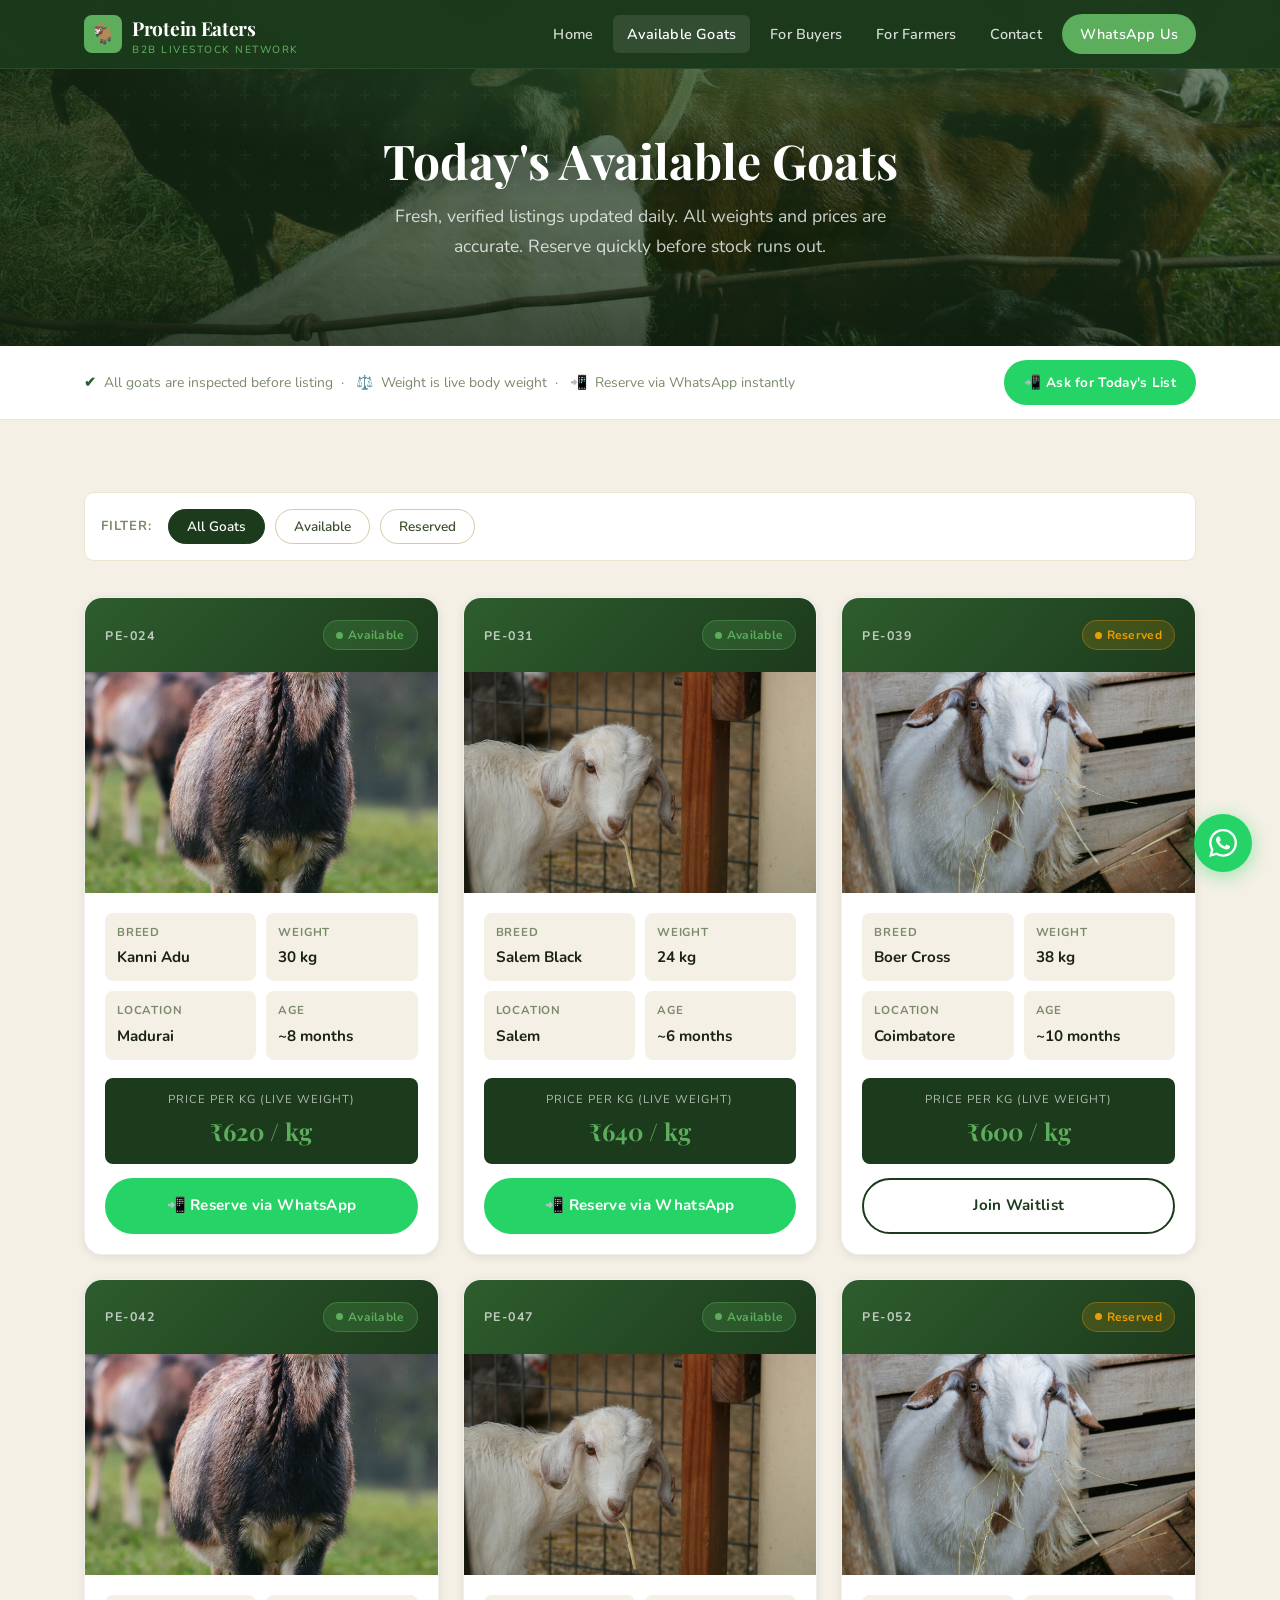
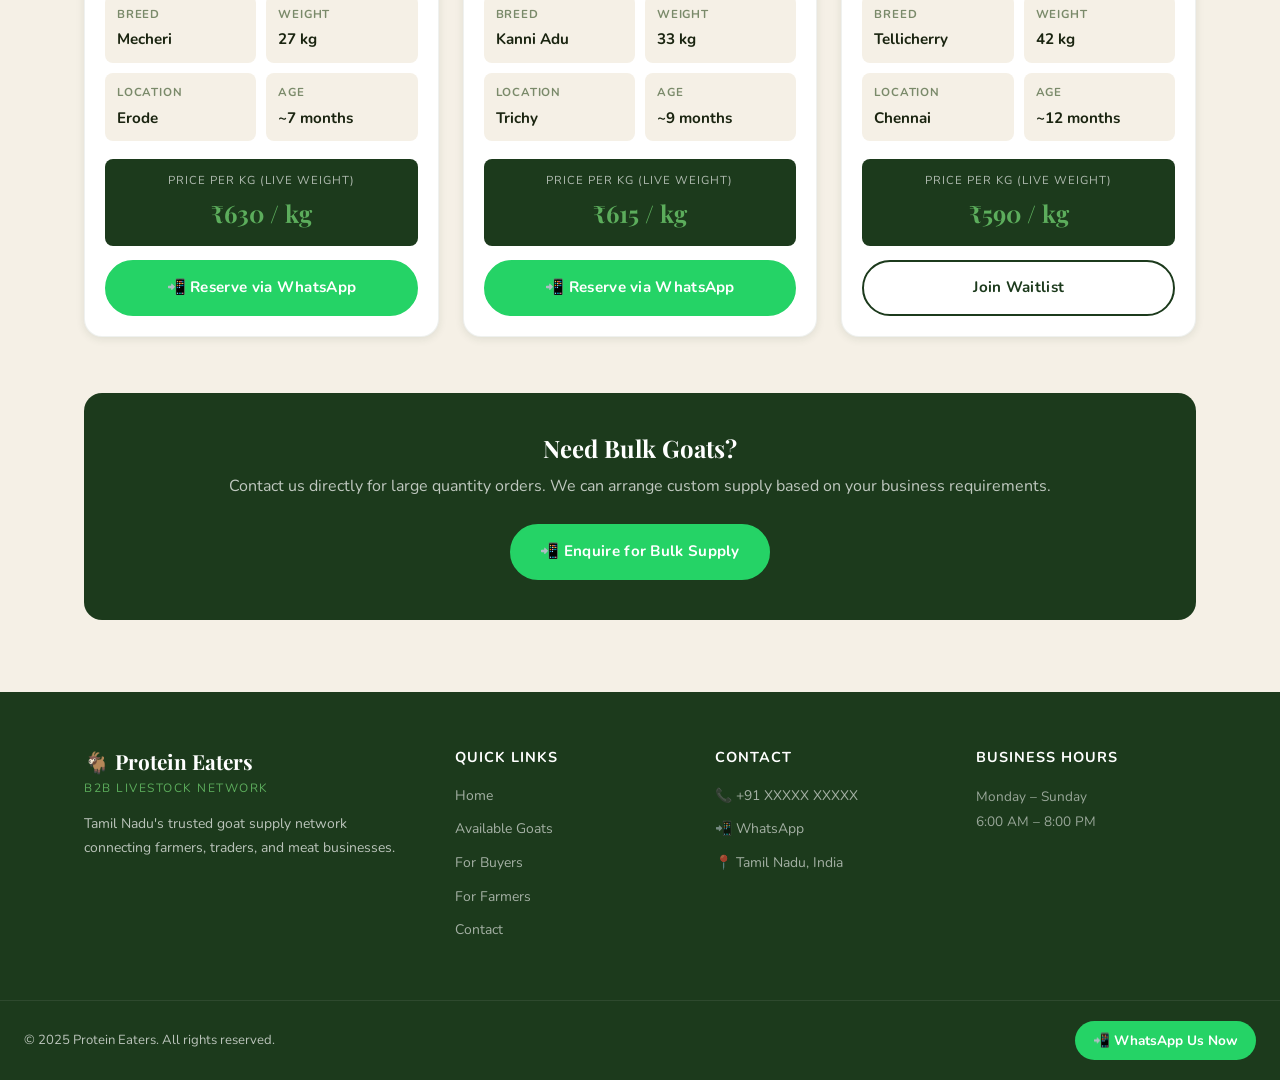
==== commit 9a0ecd7f: "Add files via upload photos fix" ====
--- a/available-goats.html
+++ b/available-goats.html
@@ -40,7 +40,7 @@
 </div>
 
 <!-- PAGE HERO -->
-<section class="page-hero">
+<section class="page-hero page-hero-goats">
   <h1>Today's Available Goats</h1>
   <p>Fresh, verified listings updated daily. All weights and prices are accurate. Reserve quickly before stock runs out.</p>
 </section>
@@ -78,7 +78,9 @@
           <span class="goat-id">PE-024</span>
           <span class="goat-status status-available"><span class="status-dot dot-green"></span>Available</span>
         </div>
-        <div class="goat-emoji">🐐</div>
+        <div class="goat-media">
+          <img src="assets/listing-kanni.jpg" alt="Available Kanni Adu goat from Madurai" loading="lazy" decoding="async" />
+        </div>
         <div class="goat-card-body">
           <div class="goat-detail-grid">
             <div class="goat-detail"><div class="goat-detail-label">Breed</div><div class="goat-detail-val">Kanni Adu</div></div>
@@ -100,7 +102,9 @@
           <span class="goat-id">PE-031</span>
           <span class="goat-status status-available"><span class="status-dot dot-green"></span>Available</span>
         </div>
-        <div class="goat-emoji">🐐</div>
+        <div class="goat-media">
+          <img src="assets/listing-salem.jpg" alt="Available Salem Black goat from Salem" loading="lazy" decoding="async" />
+        </div>
         <div class="goat-card-body">
           <div class="goat-detail-grid">
             <div class="goat-detail"><div class="goat-detail-label">Breed</div><div class="goat-detail-val">Salem Black</div></div>
@@ -122,7 +126,9 @@
           <span class="goat-id">PE-039</span>
           <span class="goat-status status-reserved"><span class="status-dot dot-orange"></span>Reserved</span>
         </div>
-        <div class="goat-emoji">🐐</div>
+        <div class="goat-media">
+          <img src="assets/listing-boer.jpg" alt="Reserved Boer Cross goat from Coimbatore" loading="lazy" decoding="async" />
+        </div>
         <div class="goat-card-body">
           <div class="goat-detail-grid">
             <div class="goat-detail"><div class="goat-detail-label">Breed</div><div class="goat-detail-val">Boer Cross</div></div>
@@ -144,7 +150,9 @@
           <span class="goat-id">PE-042</span>
           <span class="goat-status status-available"><span class="status-dot dot-green"></span>Available</span>
         </div>
-        <div class="goat-emoji">🐐</div>
+        <div class="goat-media">
+          <img src="assets/listing-kanni.jpg" alt="Available Mecheri goat from Erode" loading="lazy" decoding="async" />
+        </div>
         <div class="goat-card-body">
           <div class="goat-detail-grid">
             <div class="goat-detail"><div class="goat-detail-label">Breed</div><div class="goat-detail-val">Mecheri</div></div>
@@ -166,7 +174,9 @@
           <span class="goat-id">PE-047</span>
           <span class="goat-status status-available"><span class="status-dot dot-green"></span>Available</span>
         </div>
-        <div class="goat-emoji">🐐</div>
+        <div class="goat-media">
+          <img src="assets/listing-salem.jpg" alt="Available Kanni Adu goat from Trichy" loading="lazy" decoding="async" />
+        </div>
         <div class="goat-card-body">
           <div class="goat-detail-grid">
             <div class="goat-detail"><div class="goat-detail-label">Breed</div><div class="goat-detail-val">Kanni Adu</div></div>
@@ -188,7 +198,9 @@
           <span class="goat-id">PE-052</span>
           <span class="goat-status status-reserved"><span class="status-dot dot-orange"></span>Reserved</span>
         </div>
-        <div class="goat-emoji">🐐</div>
+        <div class="goat-media">
+          <img src="assets/listing-boer.jpg" alt="Reserved Tellicherry goat from Chennai" loading="lazy" decoding="async" />
+        </div>
         <div class="goat-card-body">
           <div class="goat-detail-grid">
             <div class="goat-detail"><div class="goat-detail-label">Breed</div><div class="goat-detail-val">Tellicherry</div></div>
--- a/styles.css
+++ b/styles.css
@@ -292,17 +292,59 @@
 
 /* ── PAGE HERO (inner pages) ── */
 .page-hero {
-  background: linear-gradient(135deg, var(--green-dark) 0%, var(--green-mid) 100%);
-  padding: 130px 24px 64px;
+  --page-hero-bg: none;
+  background-image:
+    linear-gradient(135deg, rgba(20,40,20,0.82) 0%, rgba(28,58,28,0.58) 100%),
+    var(--page-hero-bg);
+  background-size: cover;
+  background-position: center;
+  background-repeat: no-repeat;
+  padding: 130px 24px 84px;
   text-align: center;
   position: relative;
   overflow: hidden;
+  isolation: isolate;
 }
 .page-hero::before {
   content: '';
   position: absolute;
   inset: 0;
-  background: url("data:image/svg+xml,%3Csvg width='60' height='60' viewBox='0 0 60 60' xmlns='http://www.w3.org/2000/svg'%3E%3Cg fill='none' fill-rule='evenodd'%3E%3Cg fill='%23ffffff' fill-opacity='0.03'%3E%3Cpath d='M36 34v-4h-2v4h-4v2h4v4h2v-4h4v-2h-4zm0-30V0h-2v4h-4v2h4v4h2V6h4V4h-4zM6 34v-4H4v4H0v2h4v4h2v-4h4v-2H6zM6 4V0H4v4H0v2h4v4h2V6h4V4H6z'/%3E%3C/g%3E%3C/g%3E%3C/svg%3E");
+  background:
+    radial-gradient(ellipse 60% 45% at 50% 20%, rgba(92,173,92,0.18) 0%, transparent 72%),
+    url("data:image/svg+xml,%3Csvg width='60' height='60' viewBox='0 0 60 60' xmlns='http://www.w3.org/2000/svg'%3E%3Cg fill='none' fill-rule='evenodd'%3E%3Cg fill='%23ffffff' fill-opacity='0.03'%3E%3Cpath d='M36 34v-4h-2v4h-4v2h4v4h2v-4h4v-2h-4zm0-30V0h-2v4h-4v2h4v4h2V6h4V4h-4zM6 34v-4H4v4H0v2h4v4h2v-4h4v-2H6zM6 4V0H4v4H0v2h4v4h2V6h4V4H6z'/%3E%3C/g%3E%3C/g%3E%3C/svg%3E");
+  z-index: 0;
+}
+.page-hero::after {
+  content: '';
+  position: absolute;
+  inset: auto 0 0 0;
+  height: 120px;
+  background: linear-gradient(180deg, rgba(12,24,12,0) 0%, rgba(12,24,12,0.45) 100%);
+  z-index: 1;
+}
+.page-hero > * {
+  position: relative;
+  z-index: 2;
+}
+.page-hero-goats {
+  --page-hero-bg: url('assets/goats-hero.jpg');
+  background-position: center 56%;
+}
+.page-hero-buyers {
+  --page-hero-bg: url('assets/buyers-hero.jpg');
+  background-position: center 36%;
+}
+.page-hero-farmers {
+  --page-hero-bg: url('assets/farmers-hero.jpg');
+  background-position: center 36%;
+}
+.page-hero-contact {
+  --page-hero-bg: url('assets/contact-hero.jpg');
+  background-position: center 44%;
+}
+.page-hero h1,
+.page-hero p {
+  text-shadow: 0 4px 24px rgba(8, 20, 8, 0.45);
 }
 .page-hero h1 {
   color: var(--white);
@@ -382,7 +424,7 @@
   position: relative;
   z-index: 2;
   padding: 60px 0;
-  max-width: 700px;
+  max-width: min(620px, 54%);
 }
 
 .hero-tag {
@@ -465,16 +507,43 @@
 .hero-visual {
   position: absolute;
   right: 0; top: 0; bottom: 0;
-  width: 42%;
-  display: flex;
-  align-items: center;
-  justify-content: center;
+  width: 46%;
+  display: grid;
+  align-content: center;
+  justify-items: end;
+  gap: 18px;
+  padding: 112px 48px 48px 0;
+  pointer-events: none;
+}
+
+.hero-image-shell {
+  position: relative;
+  width: min(520px, 100%);
+  border-radius: 32px;
+  overflow: hidden;
+  border: 1px solid rgba(255,255,255,0.12);
+  box-shadow: 0 28px 70px rgba(8,24,8,0.42);
+}
+
+.hero-image-shell::after {
+  content: '';
+  position: absolute;
+  inset: 0;
+  background: linear-gradient(180deg, rgba(28,58,28,0.04) 0%, rgba(28,58,28,0.28) 100%);
+}
+
+.hero-visual-image {
+  width: 100%;
+  aspect-ratio: 5 / 5.3;
+  object-fit: cover;
 }
 
 .hero-badge-group {
   display: grid;
   gap: 16px;
-  position: relative;
+  grid-template-columns: repeat(3, minmax(0, 1fr));
+  width: min(520px, 100%);
+  z-index: 2;
 }
 
 .hero-badge {
@@ -484,7 +553,7 @@
   border-radius: var(--radius-lg);
   padding: 20px 24px;
   color: var(--white);
-  min-width: 200px;
+  min-width: 0;
 }
 
 .hero-badge-num {
@@ -562,12 +631,9 @@
   background: linear-gradient(135deg, var(--green-mid), var(--green-dark));
   border-radius: var(--radius-lg);
   aspect-ratio: 4/3;
-  display: flex;
-  align-items: center;
-  justify-content: center;
-  font-size: 6rem;
   position: relative;
   overflow: hidden;
+  box-shadow: var(--shadow-lg);
 }
 
 .about-img-box::before {
@@ -575,6 +641,25 @@
   position: absolute;
   inset: 0;
   background: url("data:image/svg+xml,%3Csvg width='40' height='40' viewBox='0 0 40 40' xmlns='http://www.w3.org/2000/svg'%3E%3Cg fill='%23fff' fill-opacity='0.04'%3E%3Cpath d='M0 40L40 0H20L0 20M40 40V20L20 40'/%3E%3C/g%3E%3C/svg%3E");
+  z-index: 2;
+}
+
+.about-img-box::after {
+  content: '';
+  position: absolute;
+  inset: auto 0 0 0;
+  height: 38%;
+  background: linear-gradient(180deg, rgba(28,58,28,0) 0%, rgba(28,58,28,0.24) 100%);
+  z-index: 2;
+}
+
+.about-img-box img {
+  width: 100%;
+  height: 100%;
+  object-fit: cover;
+  position: relative;
+  z-index: 1;
+  transform: scale(1.02);
 }
 
 .about-float-card {
@@ -843,6 +928,12 @@
   gap: 24px;
 }
 
+.goats-preview-grid {
+  display: grid;
+  grid-template-columns: repeat(3, 1fr);
+  gap: 24px;
+}
+
 .goat-card {
   background: var(--white);
   border-radius: var(--radius-lg);
@@ -896,14 +987,34 @@
   border: 1px solid rgba(255,165,0,0.3);
 }
 
-.goat-emoji {
-  font-size: 3.5rem;
-  text-align: center;
+.goat-media {
+  position: relative;
+  aspect-ratio: 16 / 10;
+  overflow: hidden;
+  background: linear-gradient(135deg, var(--green-mid), var(--green-dark));
+}
+
+.goat-media::after {
+  content: '';
+  position: absolute;
+  inset: 0;
+  background: linear-gradient(180deg, rgba(28,58,28,0) 0%, rgba(28,58,28,0.16) 100%);
+}
+
+.goat-media img {
+  width: 100%;
+  height: 100%;
+  object-fit: cover;
+  object-position: center;
+  transition: transform var(--transition);
+}
+
+.goat-card:hover .goat-media img {
+  transform: scale(1.05);
+}
+
+.goat-card-body {
   padding: 20px;
-}
-
-.goat-card-body {
-  padding: 0 20px 20px;
 }
 
 .goat-detail-grid {
@@ -1391,6 +1502,10 @@
   .why-grid { grid-template-columns: repeat(2, 1fr); }
   .footer-grid { grid-template-columns: 1fr 1fr; }
   .goats-grid { grid-template-columns: repeat(2, 1fr); }
+  .goats-preview-grid { grid-template-columns: repeat(2, 1fr); }
+  .hero-visual { width: 44%; padding-right: 24px; }
+  .hero-badge-group { grid-template-columns: repeat(2, minmax(0, 1fr)); }
+  .hero-badge-group .hero-badge:last-child { grid-column: 1 / -1; }
 }
 
 @media (max-width: 768px) {
@@ -1399,6 +1514,7 @@
 
   .hero { min-height: auto; padding: 100px 0 60px; }
   .hero-visual { display: none; }
+  .hero-content { max-width: 700px; }
 
   .stats-grid { grid-template-columns: repeat(2, 1fr); }
   .stat-item { border-right: none; border-bottom: 1px solid var(--beige); }
@@ -1417,6 +1533,7 @@
 
   .contact-grid { grid-template-columns: 1fr; }
   .goats-grid { grid-template-columns: 1fr; }
+  .goats-preview-grid { grid-template-columns: 1fr; }
 
   .form-row { grid-template-columns: 1fr; }
   .form-wrapper { padding: 28px 20px; }
@@ -1426,6 +1543,10 @@
   .footer-bottom { flex-direction: column; text-align: center; }
 
   .about-float-card { position: relative; bottom: auto; right: auto; margin-top: 16px; }
+  .page-hero { padding: 112px 24px 88px; }
+  .page-hero::after {
+    height: 86px;
+  }
 }
 
 @media (max-width: 480px) {
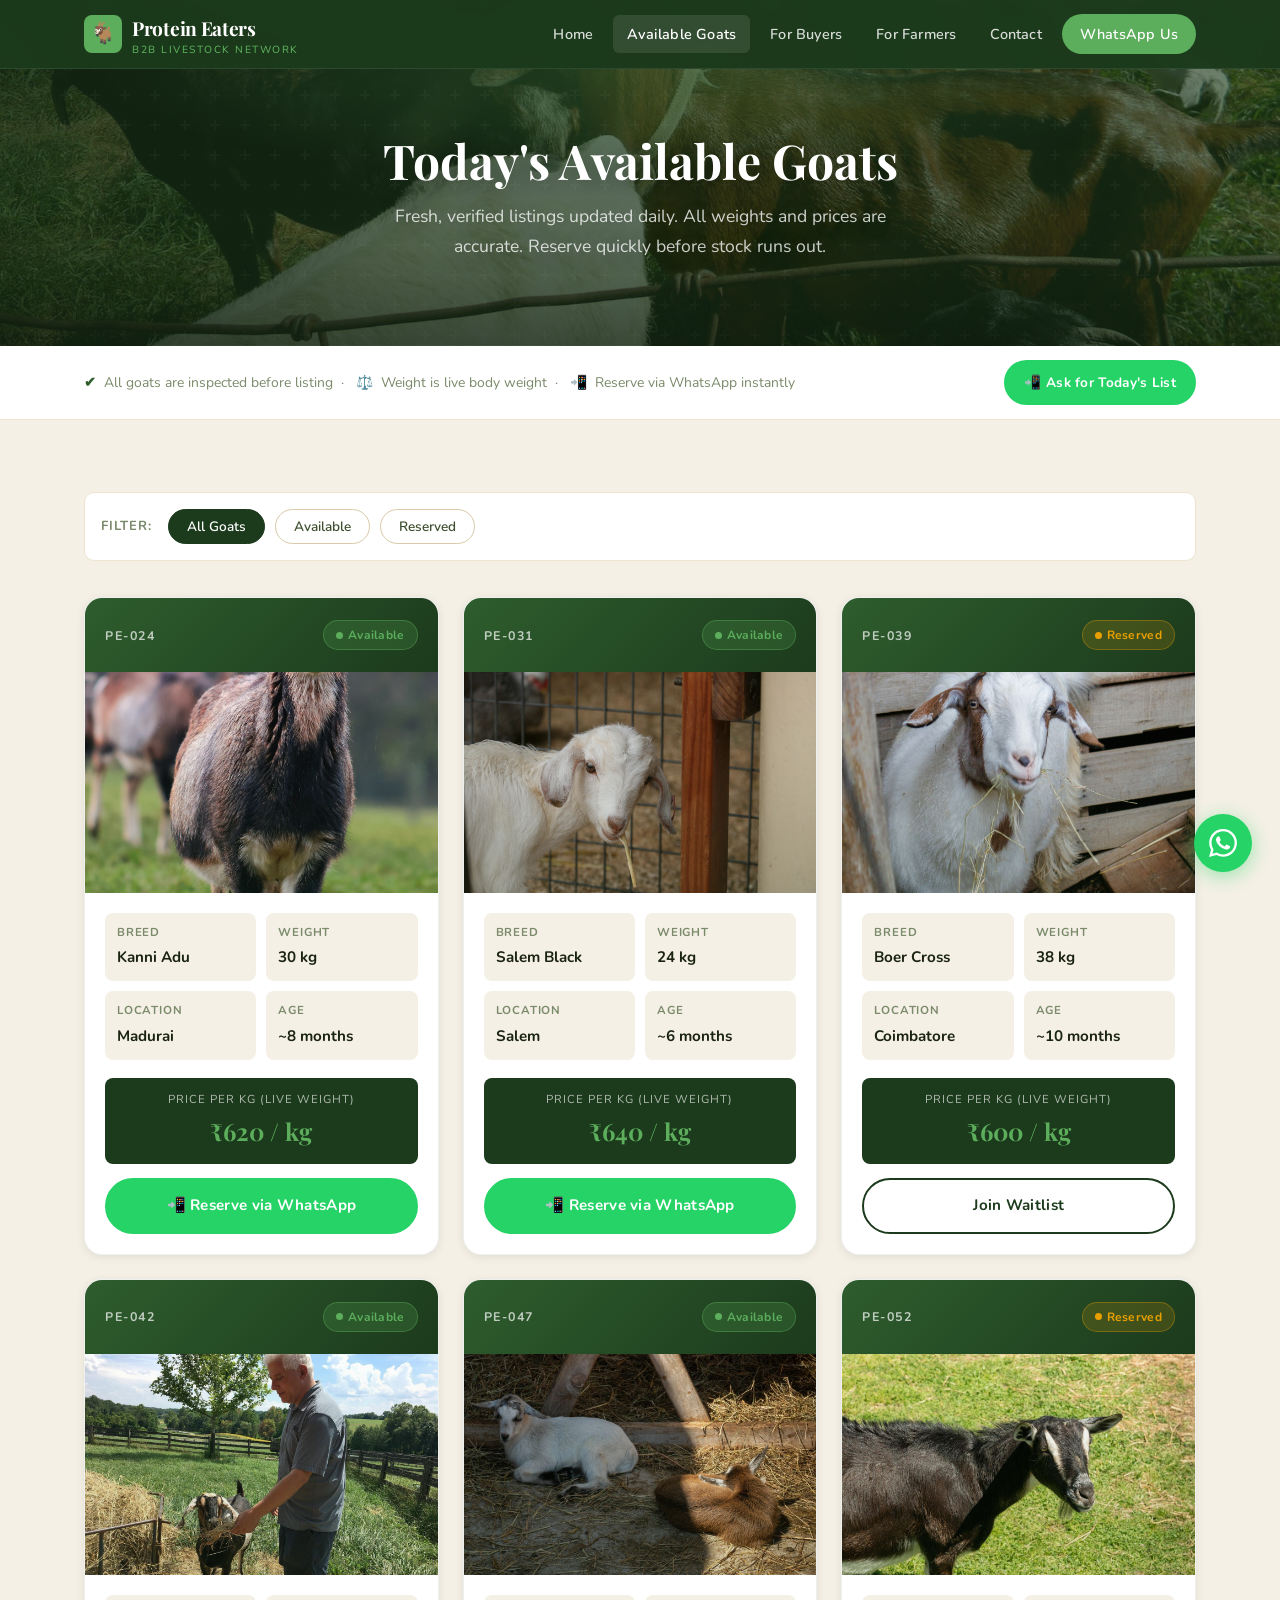
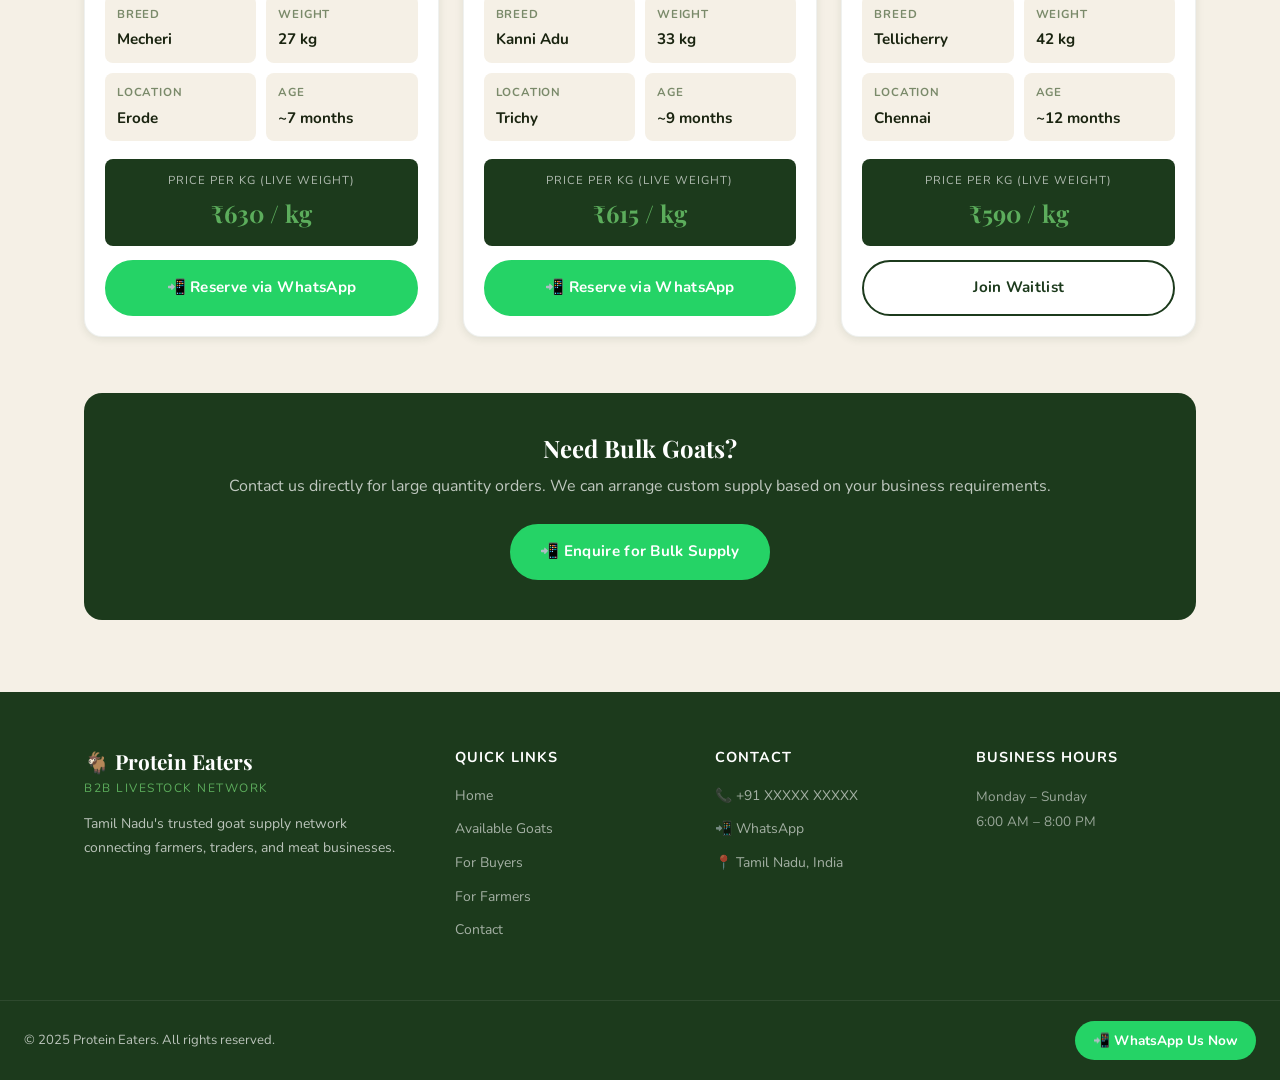
==== commit 41fc2319: "Add files via upload phhoyo upgrade" ====
--- a/available-goats.html
+++ b/available-goats.html
@@ -151,7 +151,7 @@
           <span class="goat-status status-available"><span class="status-dot dot-green"></span>Available</span>
         </div>
         <div class="goat-media">
-          <img src="assets/listing-kanni.jpg" alt="Available Mecheri goat from Erode" loading="lazy" decoding="async" />
+          <img src="assets/listing-mecheri.jpg" alt="Available Mecheri goat from Erode" loading="lazy" decoding="async" />
         </div>
         <div class="goat-card-body">
           <div class="goat-detail-grid">
@@ -175,7 +175,7 @@
           <span class="goat-status status-available"><span class="status-dot dot-green"></span>Available</span>
         </div>
         <div class="goat-media">
-          <img src="assets/listing-salem.jpg" alt="Available Kanni Adu goat from Trichy" loading="lazy" decoding="async" />
+          <img src="assets/listing-trichy.jpg" alt="Available Kanni Adu goat from Trichy" loading="lazy" decoding="async" />
         </div>
         <div class="goat-card-body">
           <div class="goat-detail-grid">
@@ -199,7 +199,7 @@
           <span class="goat-status status-reserved"><span class="status-dot dot-orange"></span>Reserved</span>
         </div>
         <div class="goat-media">
-          <img src="assets/listing-boer.jpg" alt="Reserved Tellicherry goat from Chennai" loading="lazy" decoding="async" />
+          <img src="assets/listing-tellicherry.jpg" alt="Reserved Tellicherry goat from Chennai" loading="lazy" decoding="async" />
         </div>
         <div class="goat-card-body">
           <div class="goat-detail-grid">
--- a/styles.css
+++ b/styles.css
@@ -144,6 +144,8 @@
   color: var(--text-light);
   font-size: 1.05rem;
   max-width: 560px;
+  margin: 0 auto;
+  text-align: center;
 }
 
 /* ── NAVBAR ── */
@@ -1086,6 +1088,64 @@
   margin-bottom: 80px;
 }
 
+.buyers-side {
+  display: flex;
+  flex-direction: column;
+  gap: 18px;
+}
+
+.buyers-visual-card {
+  position: relative;
+  min-height: 360px;
+  border-radius: var(--radius-lg);
+  overflow: hidden;
+  box-shadow: var(--shadow-lg);
+  border: 1px solid rgba(28,58,28,0.08);
+  background: var(--green-dark);
+}
+
+.buyers-visual-image {
+  width: 100%;
+  height: 100%;
+  object-fit: cover;
+}
+
+.buyers-visual-overlay {
+  position: absolute;
+  inset: auto 0 0 0;
+  padding: 28px;
+  background: linear-gradient(180deg, rgba(10,20,10,0) 0%, rgba(10,20,10,0.82) 100%);
+  color: var(--white);
+}
+
+.buyers-visual-chip {
+  display: inline-flex;
+  align-items: center;
+  padding: 6px 12px;
+  border-radius: 999px;
+  background: rgba(255,255,255,0.14);
+  border: 1px solid rgba(255,255,255,0.16);
+  color: var(--green-accent);
+  font-size: 0.72rem;
+  font-weight: 800;
+  letter-spacing: 1.2px;
+  text-transform: uppercase;
+  margin-bottom: 12px;
+}
+
+.buyers-visual-overlay h3 {
+  color: var(--white);
+  font-size: 1.55rem;
+  margin-bottom: 10px;
+  max-width: 420px;
+}
+
+.buyers-visual-overlay p {
+  color: rgba(255,255,255,0.78);
+  font-size: 0.92rem;
+  max-width: 420px;
+}
+
 .buyer-types-grid {
   display: grid;
   grid-template-columns: repeat(2, 1fr);
@@ -1527,6 +1587,9 @@
   .process-timeline::before { display: none; }
 
   .buyers-intro { grid-template-columns: 1fr; }
+  .buyers-visual-card { min-height: 300px; }
+  .buyers-visual-overlay { padding: 22px; }
+  .buyers-visual-overlay h3 { font-size: 1.3rem; }
   .buyer-types-grid { grid-template-columns: 1fr; }
   .benefits-grid { grid-template-columns: 1fr; }
   .farmers-intro-grid { grid-template-columns: 1fr; }
